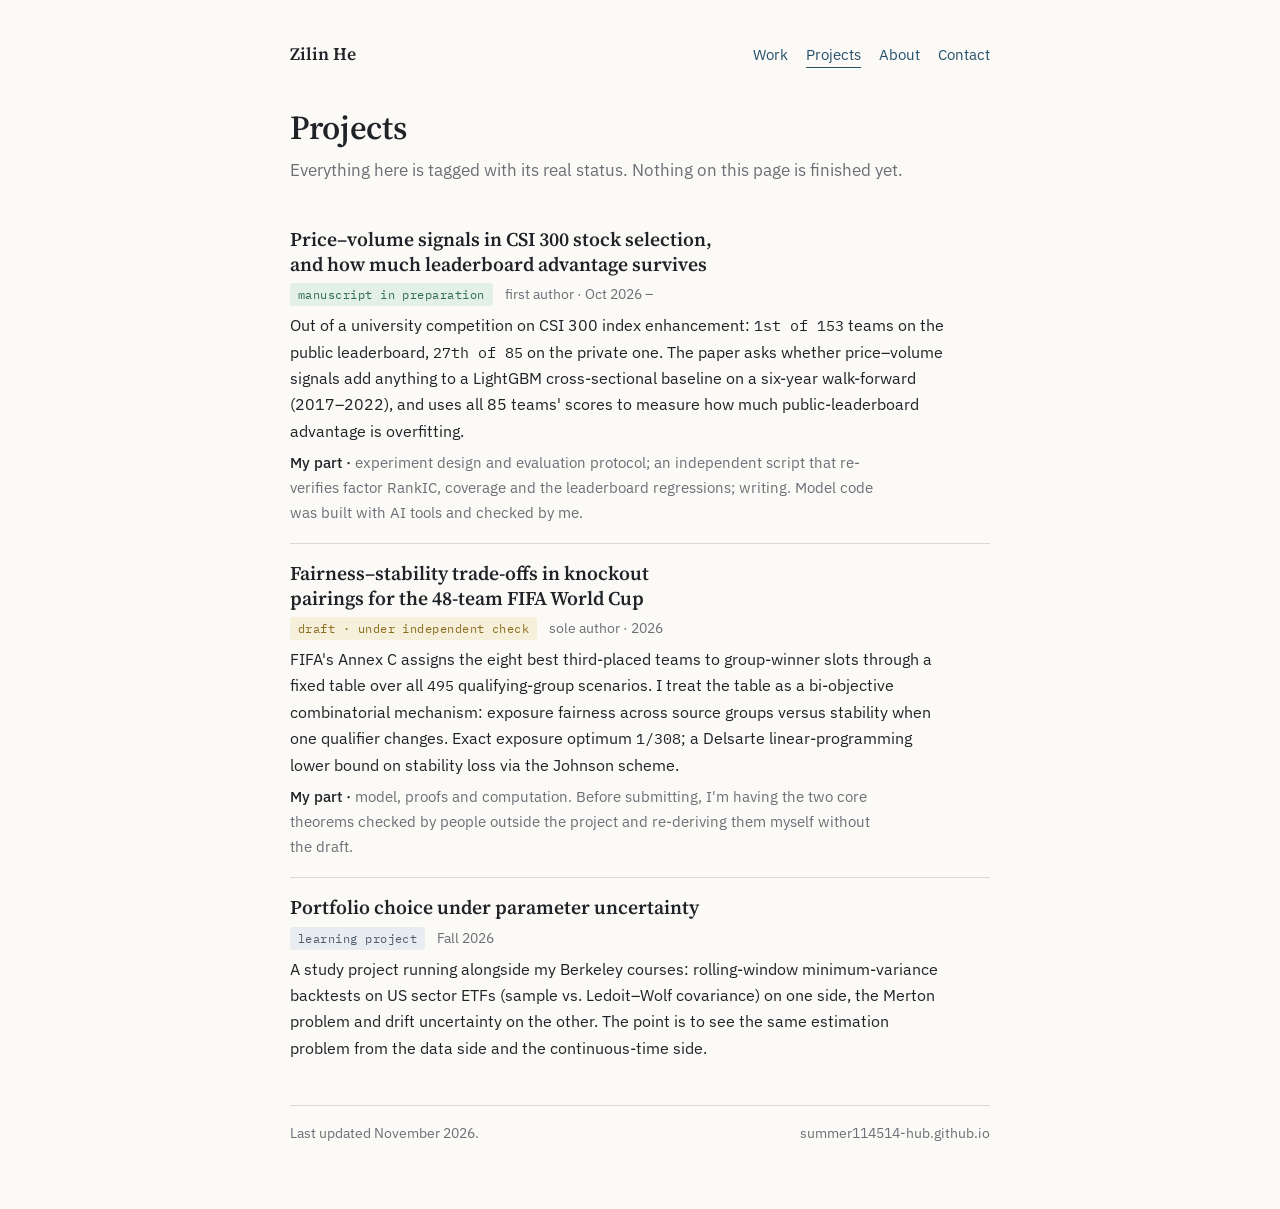
==== projects/index.html @ b40c28ef "Publish personal portfolio with project pages and accurate deployment URLs" ====
<!DOCTYPE html>
<html lang="en">
<head>
<meta charset="utf-8">
<meta name="viewport" content="width=device-width, initial-scale=1">
<title>Projects · Zilin He</title>
<meta name="description" content="Projects by Zilin He, each tagged with its current status.">
<link rel="canonical" href="https://summer114514-hub.github.io/projects/">
<meta property="og:type" content="website"><meta property="og:title" content="Projects · Zilin He"><meta property="og:description" content="Projects by Zilin He, each tagged with its current status."><meta property="og:url" content="https://summer114514-hub.github.io/projects/"><meta property="og:site_name" content="Zilin He">
<meta name="twitter:card" content="summary">
<link rel="icon" href="data:image/svg+xml,%3Csvg xmlns=%22http://www.w3.org/2000/svg%22 viewBox=%220 0 32 32%22%3E%3Crect width=%2232%22 height=%2232%22 rx=%226%22 fill=%22%2327516b%22/%3E%3Ctext x=%2216%22 y=%2222%22 font-family=%22Georgia,serif%22 font-size=%2217%22 font-weight=%22600%22 fill=%22white%22 text-anchor=%22middle%22%3EZH%3C/text%3E%3C/svg%3E">
<link rel="stylesheet" href="https://fonts.googleapis.com/css2?family=Source+Serif+4:opsz,wght@8..60,400;8..60,600&family=IBM+Plex+Sans:wght@400;500;600&family=IBM+Plex+Mono:wght@400;500&display=swap">
<link rel="stylesheet" href="../style.css">

</head>
<body>
<div class="wrap">
<div class="top"><a class="brand" href="../index.html">Zilin He</a><nav><a href="../index.html#work">Work</a><a href="../projects/index.html" aria-current="page">Projects</a><a href="../about.html">About</a><a href="../index.html#contact">Contact</a></nav></div>
<header style="display:grid;gap:10px"><h1>Projects</h1><p class="lede">Everything here is tagged with its real status. Nothing on this page is finished yet.</p></header>
<section><div class="proj">
<h3><a href="../projects/csi300.html">Price–volume signals in CSI 300 stock selection, and how much leaderboard advantage survives</a></h3>
<div class="meta"><span class="tag prep">manuscript in preparation</span><span>first author · Oct 2026 –</span></div>
<p>Out of a university competition on CSI 300 index enhancement: <span class="num">1st of 153</span> teams on the public leaderboard, <span class="num">27th of 85</span> on the private one. The paper asks whether price–volume signals add anything to a LightGBM cross-sectional baseline on a six-year walk-forward (2017–2022), and uses all 85 teams' scores to measure how much public-leaderboard advantage is overfitting.</p><p class="role">experiment design and evaluation protocol; an independent script that re-verifies factor RankIC, coverage and the leaderboard regressions; writing. Model code was built with AI tools and checked by me.</p>
</div><div class="proj">
<h3><a href="../projects/worldcup.html">Fairness–stability trade-offs in knockout pairings for the 48-team FIFA World Cup</a></h3>
<div class="meta"><span class="tag draft">draft · under independent check</span><span>sole author · 2026</span></div>
<p>FIFA's Annex C assigns the eight best third-placed teams to group-winner slots through a fixed table over all <span class="num">495</span> qualifying-group scenarios. I treat the table as a bi-objective combinatorial mechanism: exposure fairness across source groups versus stability when one qualifier changes. Exact exposure optimum <span class="num">1/308</span>; a Delsarte linear-programming lower bound on stability loss via the Johnson scheme.</p><p class="role">model, proofs and computation. Before submitting, I'm having the two core theorems checked by people outside the project and re-deriving them myself without the draft.</p>
</div><div class="proj">
<h3><a href="../projects/portfolio-uncertainty.html">Portfolio choice under parameter uncertainty</a></h3>
<div class="meta"><span class="tag learn">learning project</span><span>Fall 2026</span></div>
<p>A study project running alongside my Berkeley courses: rolling-window minimum-variance backtests on US sector ETFs (sample vs. Ledoit–Wolf covariance) on one side, the Merton problem and drift uncertainty on the other. The point is to see the same estimation problem from the data side and the continuous-time side.</p>
</div></section>
<footer><span>Last updated November 2026.</span><span>summer114514-hub.github.io</span></footer>
</div>

</body>
</html>
---- style.css ----
:root{--bg:#fbfaf7;--fg:#1f2328;--muted:#6b6f76;--rule:#dcd9d2;--accent:#27516b;--accent-soft:#e6eef3;
--t-draft:#8a6d1f;--t-draft-bg:#f6efd9;--t-prep:#2f6b4f;--t-prep-bg:#e3f0e8;--t-learn:#4f5b6b;--t-learn-bg:#e9ecf0;
--display:"Source Serif 4",Georgia,"Times New Roman",serif;--body:"IBM Plex Sans","Helvetica Neue",Arial,sans-serif;--mono:"IBM Plex Mono",Menlo,Consolas,monospace}
@media(prefers-color-scheme:dark){:root:not([data-theme=light]){--bg:#15181c;--fg:#e6e4df;--muted:#9a9ea6;--rule:#2d3238;--accent:#8db4cc;--accent-soft:#1f2b34;
--t-draft:#e0c070;--t-draft-bg:#3a3118;--t-prep:#8fd1ad;--t-prep-bg:#1b3326;--t-learn:#b7bfca;--t-learn-bg:#262b32;color-scheme:dark}}
:root[data-theme=dark]{--bg:#15181c;--fg:#e6e4df;--muted:#9a9ea6;--rule:#2d3238;--accent:#8db4cc;--accent-soft:#1f2b34;
--t-draft:#e0c070;--t-draft-bg:#3a3118;--t-prep:#8fd1ad;--t-prep-bg:#1b3326;--t-learn:#b7bfca;--t-learn-bg:#262b32;color-scheme:dark}
*{box-sizing:border-box}html{color-scheme:light dark}
body{margin:0;background:var(--bg);color:var(--fg);font-family:var(--body);font-size:16px;line-height:1.65;
padding:40px max(16px,env(safe-area-inset-right)) 64px max(16px,env(safe-area-inset-left))}
.wrap{max-width:700px;margin:0 auto;display:grid;gap:40px}
.top{display:flex;justify-content:space-between;align-items:baseline;flex-wrap:wrap;gap:8px 20px;font-size:.92rem}
.top .brand{font-family:var(--display);font-weight:600;font-size:1.1rem;color:var(--fg);text-decoration:none}
nav{display:flex;flex-wrap:wrap;gap:6px 18px}
nav a,.back{color:var(--accent);text-decoration:none;border-bottom:1px solid transparent}
nav a:hover,nav a[aria-current],.back:hover{border-bottom-color:var(--accent)}
h1{font-family:var(--display);font-weight:600;font-size:2.1rem;line-height:1.12;margin:0;letter-spacing:-.01em;text-wrap:balance}
.lede{font-size:1.05rem;color:var(--muted);margin:0;max-width:62ch}.lede b{color:var(--fg);font-weight:500}
section{display:grid;gap:14px}
h2{font-family:var(--body);font-size:.78rem;font-weight:600;letter-spacing:.12em;text-transform:uppercase;color:var(--muted);margin:0;padding-bottom:8px;border-bottom:1px solid var(--rule)}
h3{font-family:var(--display);font-weight:600;font-size:1.22rem;line-height:1.25;margin:0;text-wrap:balance}
h3 a{color:inherit;text-decoration:none}h3 a:hover{color:var(--accent)}
p{margin:0;max-width:66ch}ul{margin:0;padding-left:20px;max-width:66ch}li+li{margin-top:4px}
.proj{display:grid;gap:6px;padding-block:4px}.proj+.proj{border-top:1px solid var(--rule);padding-top:18px}
.meta{display:flex;flex-wrap:wrap;align-items:center;gap:8px 12px;font-size:.85rem;color:var(--muted)}
.tag{font-family:var(--mono);font-size:.72rem;letter-spacing:.04em;padding:2px 8px;border-radius:3px}
.tag.draft{color:var(--t-draft);background:var(--t-draft-bg)}.tag.prep{color:var(--t-prep);background:var(--t-prep-bg)}.tag.learn{color:var(--t-learn);background:var(--t-learn-bg)}
.role{color:var(--muted);font-size:.95rem}.role::before{content:"My part · ";color:var(--fg);font-weight:500}
.num{font-family:var(--mono);font-variant-numeric:tabular-nums;font-size:.95em}
dl{display:grid;grid-template-columns:max-content 1fr;gap:8px 20px;margin:0}dt{color:var(--muted);font-size:.9rem;padding-top:2px}dd{margin:0}
.contact{display:flex;flex-wrap:wrap;align-items:center;gap:10px}.email{font-family:var(--mono);font-size:.95rem;user-select:all}
button{font:inherit;font-size:.85rem;color:var(--accent);background:var(--accent-soft);border:0;border-radius:4px;padding:4px 10px;cursor:pointer}
footer{font-size:.85rem;color:var(--muted);border-top:1px solid var(--rule);padding-top:16px;display:flex;justify-content:space-between;flex-wrap:wrap;gap:6px 16px}
.article{display:grid;gap:28px}.article h2{text-transform:none;letter-spacing:0;font-family:var(--display);font-size:1.25rem;color:var(--fg);border:0;padding:0}
.article section{gap:10px}.kv{display:grid;grid-template-columns:max-content 1fr;gap:6px 18px;font-size:.95rem}.kv dt{padding-top:0}
.prevnext{display:flex;justify-content:space-between;gap:16px;font-size:.92rem}.prevnext a{color:var(--accent);text-decoration:none}
.note{border-left:3px solid var(--rule);padding-left:14px;color:var(--muted);font-size:.95rem}
@media(max-width:480px){dl,.kv{grid-template-columns:1fr;gap:2px 0}dt{padding-top:10px}h1{font-size:1.8rem}}
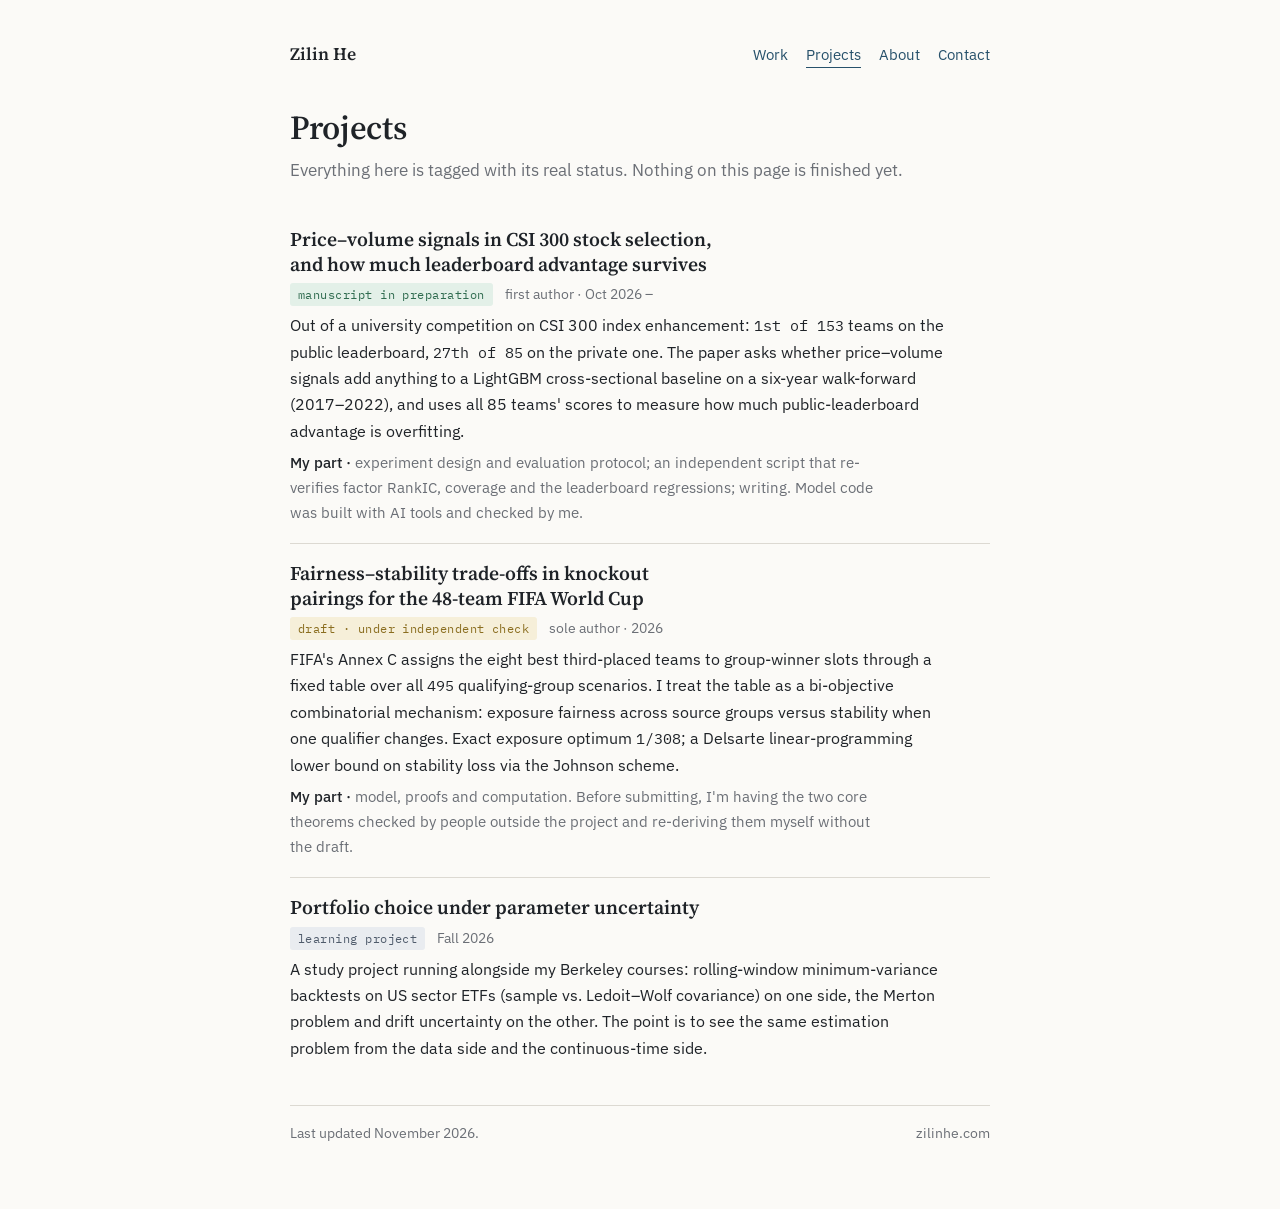
==== commit e5a91ba2: "Bind zilinhe.com and update canonical site metadata" ====
--- a/projects/index.html
+++ b/projects/index.html
@@ -5,8 +5,8 @@
 <meta name="viewport" content="width=device-width, initial-scale=1">
 <title>Projects · Zilin He</title>
 <meta name="description" content="Projects by Zilin He, each tagged with its current status.">
-<link rel="canonical" href="https://summer114514-hub.github.io/projects/">
-<meta property="og:type" content="website"><meta property="og:title" content="Projects · Zilin He"><meta property="og:description" content="Projects by Zilin He, each tagged with its current status."><meta property="og:url" content="https://summer114514-hub.github.io/projects/"><meta property="og:site_name" content="Zilin He">
+<link rel="canonical" href="https://zilinhe.com/projects/">
+<meta property="og:type" content="website"><meta property="og:title" content="Projects · Zilin He"><meta property="og:description" content="Projects by Zilin He, each tagged with its current status."><meta property="og:url" content="https://zilinhe.com/projects/"><meta property="og:site_name" content="Zilin He">
 <meta name="twitter:card" content="summary">
 <link rel="icon" href="data:image/svg+xml,%3Csvg xmlns=%22http://www.w3.org/2000/svg%22 viewBox=%220 0 32 32%22%3E%3Crect width=%2232%22 height=%2232%22 rx=%226%22 fill=%22%2327516b%22/%3E%3Ctext x=%2216%22 y=%2222%22 font-family=%22Georgia,serif%22 font-size=%2217%22 font-weight=%22600%22 fill=%22white%22 text-anchor=%22middle%22%3EZH%3C/text%3E%3C/svg%3E">
 <link rel="stylesheet" href="https://fonts.googleapis.com/css2?family=Source+Serif+4:opsz,wght@8..60,400;8..60,600&family=IBM+Plex+Sans:wght@400;500;600&family=IBM+Plex+Mono:wght@400;500&display=swap">
@@ -30,7 +30,7 @@
 <div class="meta"><span class="tag learn">learning project</span><span>Fall 2026</span></div>
 <p>A study project running alongside my Berkeley courses: rolling-window minimum-variance backtests on US sector ETFs (sample vs. Ledoit–Wolf covariance) on one side, the Merton problem and drift uncertainty on the other. The point is to see the same estimation problem from the data side and the continuous-time side.</p>
 </div></section>
-<footer><span>Last updated November 2026.</span><span>summer114514-hub.github.io</span></footer>
+<footer><span>Last updated November 2026.</span><span>zilinhe.com</span></footer>
 </div>
 
 </body>
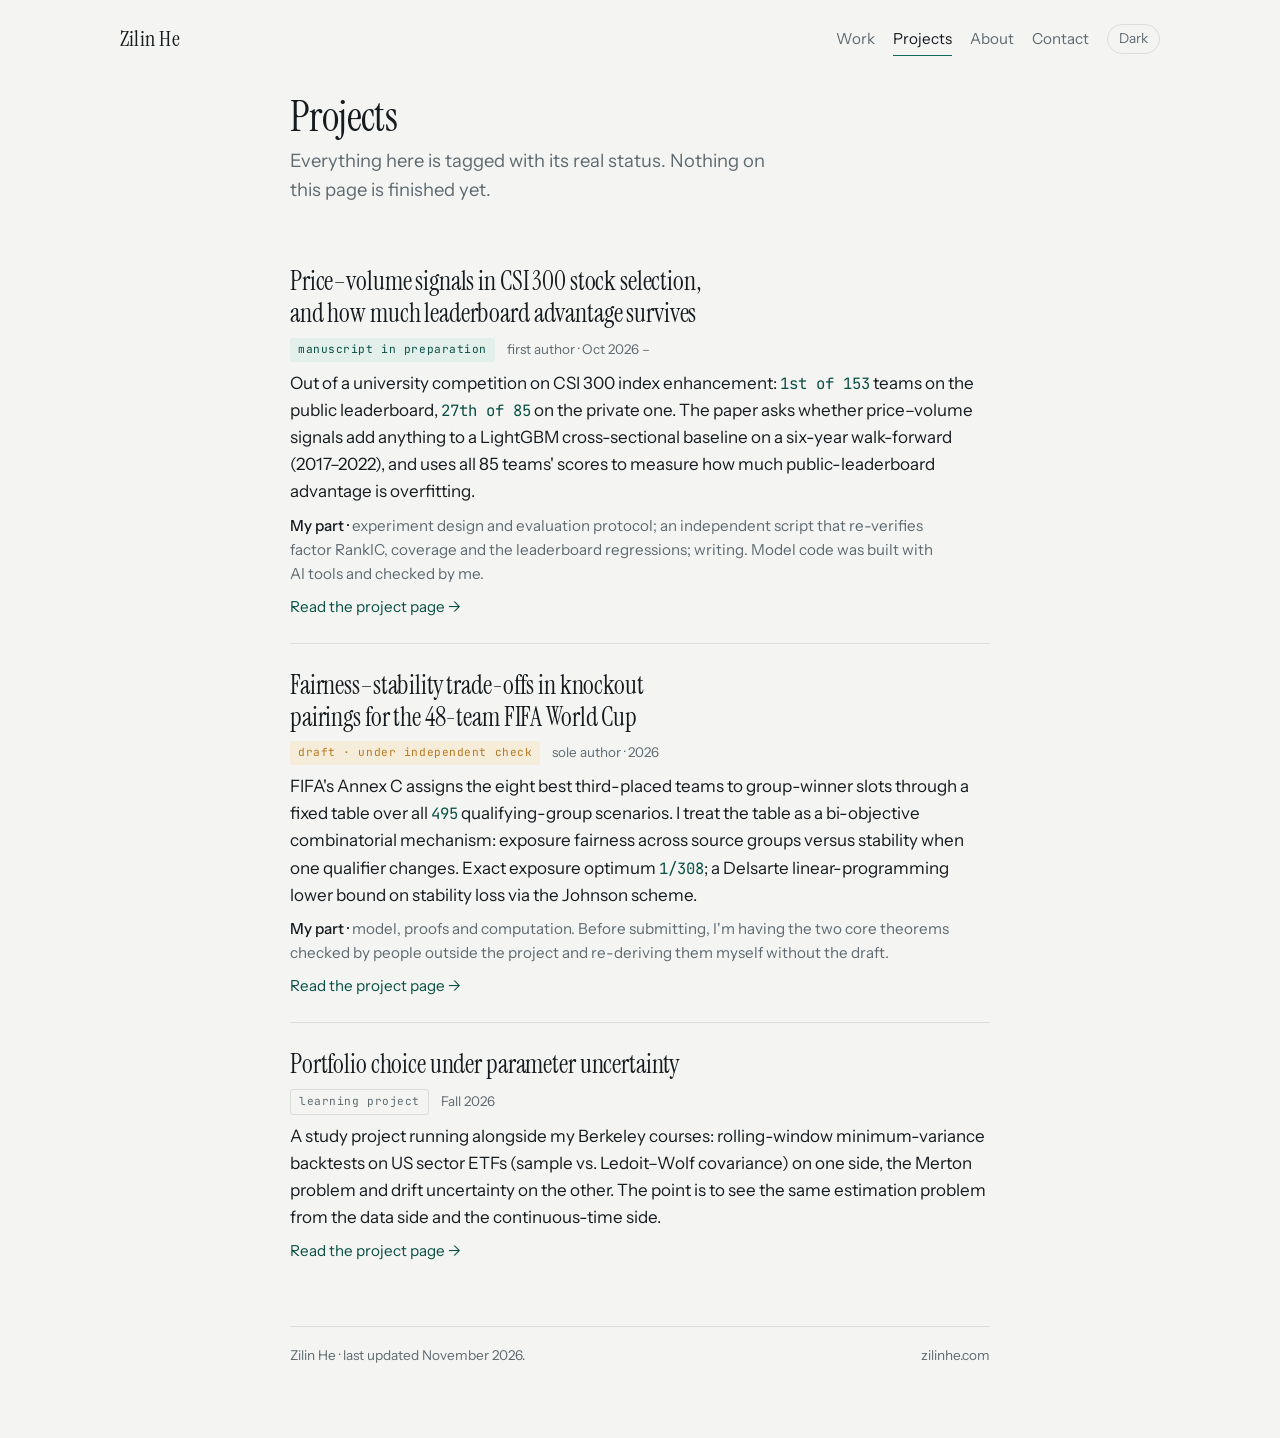
==== commit 0aa47922: "Update portfolio design from zilinhe-site_1.zip" ====
--- a/projects/index.html
+++ b/projects/index.html
@@ -8,30 +8,36 @@
 <link rel="canonical" href="https://zilinhe.com/projects/">
 <meta property="og:type" content="website"><meta property="og:title" content="Projects · Zilin He"><meta property="og:description" content="Projects by Zilin He, each tagged with its current status."><meta property="og:url" content="https://zilinhe.com/projects/"><meta property="og:site_name" content="Zilin He">
 <meta name="twitter:card" content="summary">
-<link rel="icon" href="data:image/svg+xml,%3Csvg xmlns=%22http://www.w3.org/2000/svg%22 viewBox=%220 0 32 32%22%3E%3Crect width=%2232%22 height=%2232%22 rx=%226%22 fill=%22%2327516b%22/%3E%3Ctext x=%2216%22 y=%2222%22 font-family=%22Georgia,serif%22 font-size=%2217%22 font-weight=%22600%22 fill=%22white%22 text-anchor=%22middle%22%3EZH%3C/text%3E%3C/svg%3E">
-<link rel="stylesheet" href="https://fonts.googleapis.com/css2?family=Source+Serif+4:opsz,wght@8..60,400;8..60,600&family=IBM+Plex+Sans:wght@400;500;600&family=IBM+Plex+Mono:wght@400;500&display=swap">
+<link rel="icon" href="data:image/svg+xml,%3Csvg xmlns=%22http://www.w3.org/2000/svg%22 viewBox=%220 0 32 32%22%3E%3Crect width=%2232%22 height=%2232%22 rx=%226%22 fill=%22%230f6b5a%22/%3E%3Ctext x=%2216%22 y=%2222%22 font-family=%22Georgia,serif%22 font-size=%2217%22 font-weight=%22600%22 fill=%22white%22 text-anchor=%22middle%22%3EZH%3C/text%3E%3C/svg%3E">
+<link rel="stylesheet" href="https://fonts.googleapis.com/css2?family=Instrument+Serif:ital@0;1&family=Instrument+Sans:wght@400;500;600&family=JetBrains+Mono:wght@400;500&display=swap">
 <link rel="stylesheet" href="../style.css">
 
 </head>
 <body>
+<div class="top"><a class="brand" href="../index.html">Zilin He</a><nav><a href="../index.html#work">Work</a><a href="../projects/index.html" aria-current="page">Projects</a><a href="../about.html">About</a><a href="../index.html#contact">Contact</a><button type="button" id="theme" aria-label="Toggle color theme">Theme</button></nav></div>
+
 <div class="wrap">
-<div class="top"><a class="brand" href="../index.html">Zilin He</a><nav><a href="../index.html#work">Work</a><a href="../projects/index.html" aria-current="page">Projects</a><a href="../about.html">About</a><a href="../index.html#contact">Contact</a></nav></div>
-<header style="display:grid;gap:10px"><h1>Projects</h1><p class="lede">Everything here is tagged with its real status. Nothing on this page is finished yet.</p></header>
+<header style="display:grid;gap:10px"><h1 style="font-size:2.6rem">Projects</h1><p class="lede">Everything here is tagged with its real status. Nothing on this page is finished yet.</p></header>
 <section><div class="proj">
 <h3><a href="../projects/csi300.html">Price–volume signals in CSI 300 stock selection, and how much leaderboard advantage survives</a></h3>
 <div class="meta"><span class="tag prep">manuscript in preparation</span><span>first author · Oct 2026 –</span></div>
 <p>Out of a university competition on CSI 300 index enhancement: <span class="num">1st of 153</span> teams on the public leaderboard, <span class="num">27th of 85</span> on the private one. The paper asks whether price–volume signals add anything to a LightGBM cross-sectional baseline on a six-year walk-forward (2017–2022), and uses all 85 teams' scores to measure how much public-leaderboard advantage is overfitting.</p><p class="role">experiment design and evaluation protocol; an independent script that re-verifies factor RankIC, coverage and the leaderboard regressions; writing. Model code was built with AI tools and checked by me.</p>
+<a class="more" href="../projects/csi300.html">Read the project page</a>
 </div><div class="proj">
 <h3><a href="../projects/worldcup.html">Fairness–stability trade-offs in knockout pairings for the 48-team FIFA World Cup</a></h3>
 <div class="meta"><span class="tag draft">draft · under independent check</span><span>sole author · 2026</span></div>
 <p>FIFA's Annex C assigns the eight best third-placed teams to group-winner slots through a fixed table over all <span class="num">495</span> qualifying-group scenarios. I treat the table as a bi-objective combinatorial mechanism: exposure fairness across source groups versus stability when one qualifier changes. Exact exposure optimum <span class="num">1/308</span>; a Delsarte linear-programming lower bound on stability loss via the Johnson scheme.</p><p class="role">model, proofs and computation. Before submitting, I'm having the two core theorems checked by people outside the project and re-deriving them myself without the draft.</p>
+<a class="more" href="../projects/worldcup.html">Read the project page</a>
 </div><div class="proj">
 <h3><a href="../projects/portfolio-uncertainty.html">Portfolio choice under parameter uncertainty</a></h3>
 <div class="meta"><span class="tag learn">learning project</span><span>Fall 2026</span></div>
 <p>A study project running alongside my Berkeley courses: rolling-window minimum-variance backtests on US sector ETFs (sample vs. Ledoit–Wolf covariance) on one side, the Merton problem and drift uncertainty on the other. The point is to see the same estimation problem from the data side and the continuous-time side.</p>
+<a class="more" href="../projects/portfolio-uncertainty.html">Read the project page</a>
 </div></section>
-<footer><span>Last updated November 2026.</span><span>zilinhe.com</span></footer>
 </div>
-
+<footer><span>Zilin He · last updated November 2026.</span><span>zilinhe.com</span></footer>
+<script>(function(){var r=document.documentElement,b=document.getElementById('theme');try{var t=localStorage.getItem('theme');if(t)r.setAttribute('data-theme',t)}catch(e){}
+function lab(){var cur=r.getAttribute('data-theme')||'auto';b.textContent=cur==='dark'?'Light':cur==='light'?'Dark':(matchMedia('(prefers-color-scheme:dark)').matches?'Light':'Dark')}
+if(b){lab();b.addEventListener('click',function(){var cur=r.getAttribute('data-theme');var next=cur?(cur==='dark'?'light':'dark'):(matchMedia('(prefers-color-scheme:dark)').matches?'light':'dark');r.setAttribute('data-theme',next);try{localStorage.setItem('theme',next)}catch(e){}lab()})}})();</script>
 </body>
 </html>
--- a/style.css
+++ b/style.css
@@ -1,38 +1,59 @@
-:root{--bg:#fbfaf7;--fg:#1f2328;--muted:#6b6f76;--rule:#dcd9d2;--accent:#27516b;--accent-soft:#e6eef3;
---t-draft:#8a6d1f;--t-draft-bg:#f6efd9;--t-prep:#2f6b4f;--t-prep-bg:#e3f0e8;--t-learn:#4f5b6b;--t-learn-bg:#e9ecf0;
---display:"Source Serif 4",Georgia,"Times New Roman",serif;--body:"IBM Plex Sans","Helvetica Neue",Arial,sans-serif;--mono:"IBM Plex Mono",Menlo,Consolas,monospace}
-@media(prefers-color-scheme:dark){:root:not([data-theme=light]){--bg:#15181c;--fg:#e6e4df;--muted:#9a9ea6;--rule:#2d3238;--accent:#8db4cc;--accent-soft:#1f2b34;
---t-draft:#e0c070;--t-draft-bg:#3a3118;--t-prep:#8fd1ad;--t-prep-bg:#1b3326;--t-learn:#b7bfca;--t-learn-bg:#262b32;color-scheme:dark}}
-:root[data-theme=dark]{--bg:#15181c;--fg:#e6e4df;--muted:#9a9ea6;--rule:#2d3238;--accent:#8db4cc;--accent-soft:#1f2b34;
---t-draft:#e0c070;--t-draft-bg:#3a3118;--t-prep:#8fd1ad;--t-prep-bg:#1b3326;--t-learn:#b7bfca;--t-learn-bg:#262b32;color-scheme:dark}
-*{box-sizing:border-box}html{color-scheme:light dark}
-body{margin:0;background:var(--bg);color:var(--fg);font-family:var(--body);font-size:16px;line-height:1.65;
-padding:40px max(16px,env(safe-area-inset-right)) 64px max(16px,env(safe-area-inset-left))}
-.wrap{max-width:700px;margin:0 auto;display:grid;gap:40px}
-.top{display:flex;justify-content:space-between;align-items:baseline;flex-wrap:wrap;gap:8px 20px;font-size:.92rem}
-.top .brand{font-family:var(--display);font-weight:600;font-size:1.1rem;color:var(--fg);text-decoration:none}
-nav{display:flex;flex-wrap:wrap;gap:6px 18px}
-nav a,.back{color:var(--accent);text-decoration:none;border-bottom:1px solid transparent}
-nav a:hover,nav a[aria-current],.back:hover{border-bottom-color:var(--accent)}
-h1{font-family:var(--display);font-weight:600;font-size:2.1rem;line-height:1.12;margin:0;letter-spacing:-.01em;text-wrap:balance}
-.lede{font-size:1.05rem;color:var(--muted);margin:0;max-width:62ch}.lede b{color:var(--fg);font-weight:500}
-section{display:grid;gap:14px}
-h2{font-family:var(--body);font-size:.78rem;font-weight:600;letter-spacing:.12em;text-transform:uppercase;color:var(--muted);margin:0;padding-bottom:8px;border-bottom:1px solid var(--rule)}
-h3{font-family:var(--display);font-weight:600;font-size:1.22rem;line-height:1.25;margin:0;text-wrap:balance}
-h3 a{color:inherit;text-decoration:none}h3 a:hover{color:var(--accent)}
-p{margin:0;max-width:66ch}ul{margin:0;padding-left:20px;max-width:66ch}li+li{margin-top:4px}
-.proj{display:grid;gap:6px;padding-block:4px}.proj+.proj{border-top:1px solid var(--rule);padding-top:18px}
-.meta{display:flex;flex-wrap:wrap;align-items:center;gap:8px 12px;font-size:.85rem;color:var(--muted)}
-.tag{font-family:var(--mono);font-size:.72rem;letter-spacing:.04em;padding:2px 8px;border-radius:3px}
-.tag.draft{color:var(--t-draft);background:var(--t-draft-bg)}.tag.prep{color:var(--t-prep);background:var(--t-prep-bg)}.tag.learn{color:var(--t-learn);background:var(--t-learn-bg)}
+/* Layout: a wide, asymmetric opener (name + a live estimation-error sketch), then one 700px reading column. Quiet surfaces, one green accent, numbers always tabular. */
+:root{--bg:#f4f5f3;--surface:#fbfbfa;--fg:#161b1f;--muted:#5f6a70;--faint:#8a949a;--rule:#d9dedb;--rule-strong:#b9c2bd;
+--accent:#0f6b5a;--accent-ink:#0a4f43;--accent-soft:#e2efea;--signal:#b7791f;--signal-soft:#f5ecd9;--band:rgba(15,107,90,.12);
+--display:"Instrument Serif","Iowan Old Style",Georgia,serif;--body:"Instrument Sans","Helvetica Neue",Arial,sans-serif;--mono:"JetBrains Mono",ui-monospace,Menlo,Consolas,monospace}
+@media(prefers-color-scheme:dark){:root:not([data-theme=light]){--bg:#0f1316;--surface:#151b1f;--fg:#e7eae8;--muted:#9aa5a9;--faint:#6e7a7f;--rule:#263036;--rule-strong:#3a4850;
+--accent:#5fc9ad;--accent-ink:#8fdcc6;--accent-soft:#16302a;--signal:#e0b35a;--signal-soft:#332a14;--band:rgba(95,201,173,.16);color-scheme:dark}}
+:root[data-theme=dark]{--bg:#0f1316;--surface:#151b1f;--fg:#e7eae8;--muted:#9aa5a9;--faint:#6e7a7f;--rule:#263036;--rule-strong:#3a4850;
+--accent:#5fc9ad;--accent-ink:#8fdcc6;--accent-soft:#16302a;--signal:#e0b35a;--signal-soft:#332a14;--band:rgba(95,201,173,.16);color-scheme:dark}
+@view-transition{navigation:auto}
+*{box-sizing:border-box}html{color-scheme:light dark;scroll-behavior:smooth}
+body{margin:0;background:var(--bg);color:var(--fg);font-family:var(--body);font-size:17px;line-height:1.6;
+padding-block:0 72px;padding-left:max(16px,env(safe-area-inset-left,0px));padding-right:max(16px,env(safe-area-inset-right,0px))}
+a{color:var(--accent-ink);text-decoration:none}a:hover{text-decoration:underline;text-underline-offset:3px}
+.top{max-width:1040px;margin:0 auto;display:flex;justify-content:space-between;align-items:center;gap:12px 24px;padding-block:22px 0;font-size:.95rem}
+.brand{font-family:var(--display);font-size:1.35rem;color:var(--fg);letter-spacing:.01em;white-space:nowrap}.brand:hover{text-decoration:none}
+nav{display:flex;align-items:center;gap:4px 18px;flex-wrap:wrap;justify-content:flex-end}
+nav a{color:var(--muted);padding-block:4px;border-bottom:1.5px solid transparent}nav a:hover{text-decoration:none;color:var(--fg)}
+nav a[aria-current]{color:var(--fg);border-bottom-color:var(--accent)}
+#theme{font:inherit;font-size:.85rem;color:var(--muted);background:transparent;border:1px solid var(--rule);border-radius:999px;padding:3px 11px;cursor:pointer}
+#theme:hover{color:var(--fg);border-color:var(--rule-strong)}
+.wrap{max-width:700px;margin:0 auto;display:grid;gap:56px;padding-top:40px}
+.hero{max-width:1040px;margin:0 auto;display:grid;grid-template-columns:minmax(0,1.1fr) minmax(0,.9fr);gap:32px 56px;align-items:end;padding-block:72px 48px}
+.hero-text{display:grid;gap:18px}
+.eyebrow{font-family:var(--mono);font-size:.74rem;letter-spacing:.1em;text-transform:uppercase;color:var(--muted)}
+h1{font-family:var(--display);font-weight:400;font-size:clamp(2.6rem,6vw,4.4rem);line-height:.98;margin:0;letter-spacing:-.015em;text-wrap:balance}
+.lede{font-size:1.15rem;line-height:1.55;color:var(--muted);margin:0;max-width:40ch}.lede b{color:var(--fg);font-weight:500}
+.hero-actions{display:flex;flex-wrap:wrap;gap:10px 18px;align-items:center;font-size:.95rem}
+.btn{display:inline-block;padding:9px 16px;border-radius:6px;background:var(--fg);color:var(--bg);font-weight:500}.btn:hover{text-decoration:none;opacity:.9}
+.hero-actions a:not(.btn)::after{content:" →"}
+.sketch{display:grid;gap:10px;min-width:0}
+.sketch canvas{width:100%;height:auto;max-width:100%;display:block;border-radius:4px;background:var(--surface);border:1px solid var(--rule)}
+.sketch figcaption{font-size:.84rem;color:var(--muted);line-height:1.5}.sketch figcaption .f{font-family:var(--mono);font-size:.9em;color:var(--fg)}
+section{display:grid;gap:18px}
+h2{font-family:var(--mono);font-size:.74rem;font-weight:500;letter-spacing:.12em;text-transform:uppercase;color:var(--muted);margin:0;padding-bottom:10px;border-bottom:1px solid var(--rule)}
+h3{font-family:var(--display);font-weight:400;font-size:1.65rem;line-height:1.2;margin:0;text-wrap:balance;letter-spacing:-.005em}
+h3 a{color:inherit}h3 a:hover{color:var(--accent-ink);text-decoration:none}
+p{margin:0;max-width:66ch}ul{margin:0;padding-left:20px;max-width:66ch}li+li{margin-top:5px}
+.proj{display:grid;gap:8px;padding-block:6px}.proj+.proj{border-top:1px solid var(--rule);padding-top:26px}
+.meta{display:flex;flex-wrap:wrap;align-items:center;gap:8px 12px;font-size:.84rem;color:var(--muted)}
+.tag{font-family:var(--mono);font-size:.7rem;letter-spacing:.05em;padding:3px 8px;border-radius:3px;background:var(--accent-soft);color:var(--accent-ink)}
+.tag.draft{background:var(--signal-soft);color:var(--signal)}.tag.learn{background:transparent;color:var(--muted);border:1px solid var(--rule)}
 .role{color:var(--muted);font-size:.95rem}.role::before{content:"My part · ";color:var(--fg);font-weight:500}
-.num{font-family:var(--mono);font-variant-numeric:tabular-nums;font-size:.95em}
-dl{display:grid;grid-template-columns:max-content 1fr;gap:8px 20px;margin:0}dt{color:var(--muted);font-size:.9rem;padding-top:2px}dd{margin:0}
+.num{font-family:var(--mono);font-variant-numeric:tabular-nums;font-size:.92em;color:var(--accent-ink)}
+.more{font-size:.95rem}.more::after{content:" →"}
+dl{display:grid;grid-template-columns:max-content 1fr;gap:10px 24px;margin:0}dt{color:var(--muted);font-size:.9rem;padding-top:2px}dd{margin:0}
 .contact{display:flex;flex-wrap:wrap;align-items:center;gap:10px}.email{font-family:var(--mono);font-size:.95rem;user-select:all}
-button{font:inherit;font-size:.85rem;color:var(--accent);background:var(--accent-soft);border:0;border-radius:4px;padding:4px 10px;cursor:pointer}
-footer{font-size:.85rem;color:var(--muted);border-top:1px solid var(--rule);padding-top:16px;display:flex;justify-content:space-between;flex-wrap:wrap;gap:6px 16px}
-.article{display:grid;gap:28px}.article h2{text-transform:none;letter-spacing:0;font-family:var(--display);font-size:1.25rem;color:var(--fg);border:0;padding:0}
-.article section{gap:10px}.kv{display:grid;grid-template-columns:max-content 1fr;gap:6px 18px;font-size:.95rem}.kv dt{padding-top:0}
-.prevnext{display:flex;justify-content:space-between;gap:16px;font-size:.92rem}.prevnext a{color:var(--accent);text-decoration:none}
-.note{border-left:3px solid var(--rule);padding-left:14px;color:var(--muted);font-size:.95rem}
-@media(max-width:480px){dl,.kv{grid-template-columns:1fr;gap:2px 0}dt{padding-top:10px}h1{font-size:1.8rem}}
+button.copy{font:inherit;font-size:.85rem;color:var(--accent-ink);background:var(--accent-soft);border:0;border-radius:4px;padding:5px 11px;cursor:pointer}
+button:focus-visible,a:focus-visible{outline:2px solid var(--accent);outline-offset:3px}
+footer{max-width:700px;margin:56px auto 0;font-size:.85rem;color:var(--muted);border-top:1px solid var(--rule);padding-top:18px;display:flex;justify-content:space-between;flex-wrap:wrap;gap:6px 16px}
+.article{display:grid;gap:30px}.article h2{text-transform:none;letter-spacing:0;font-family:var(--display);font-weight:400;font-size:1.5rem;color:var(--fg);border:0;padding:0}
+.article section{gap:10px}
+.facts{display:grid;grid-template-columns:repeat(auto-fit,minmax(150px,1fr));gap:0;border-block:1px solid var(--rule);margin-block:4px}
+.facts div{padding:14px 18px 14px 0;display:grid;gap:2px}.facts div+div{padding-left:18px;border-left:1px solid var(--rule)}
+.facts .v{font-family:var(--mono);font-size:1.15rem;color:var(--fg);font-variant-numeric:tabular-nums;line-height:1.2}.facts .k{font-size:.8rem;color:var(--muted)}
+.back{font-size:.92rem;color:var(--muted)}.back:hover{color:var(--fg);text-decoration:none}
+.prevnext{display:flex;justify-content:space-between;gap:16px;font-size:.92rem;border-top:1px solid var(--rule);padding-top:18px}
+@media(max-width:820px){.hero{grid-template-columns:1fr;padding-block:40px 24px;gap:28px}}
+@media(max-width:480px){dl{grid-template-columns:1fr;gap:2px 0}dt{padding-top:10px}body{font-size:16px}.top{padding-top:16px}.facts div+div{border-left:0;padding-left:0;border-top:1px solid var(--rule)}.facts{grid-template-columns:1fr}}
+@media(prefers-reduced-motion:reduce){html{scroll-behavior:auto}@view-transition{navigation:none}}
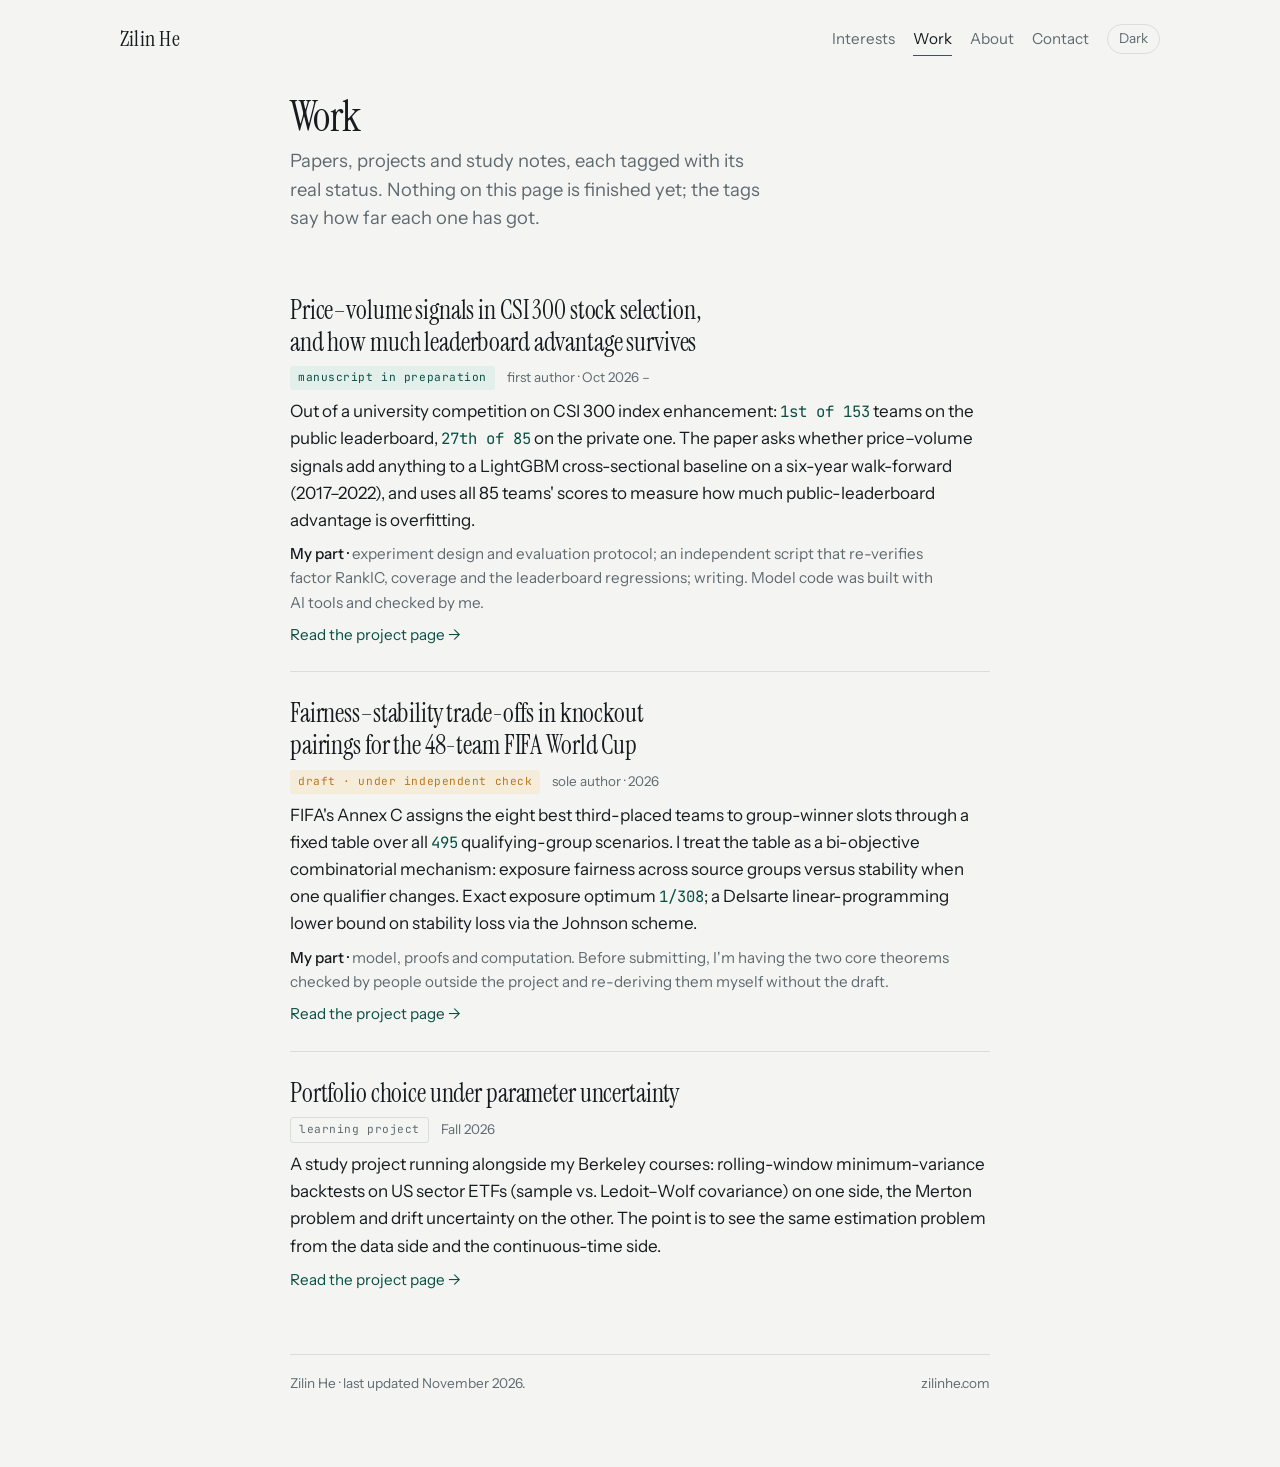
==== commit ef14269e: "Update research interests and portfolio from zilinhe-site_3.zip" ====
--- a/projects/index.html
+++ b/projects/index.html
@@ -3,21 +3,21 @@
 <head>
 <meta charset="utf-8">
 <meta name="viewport" content="width=device-width, initial-scale=1">
-<title>Projects · Zilin He</title>
+<title>Work · Zilin He</title>
 <meta name="description" content="Projects by Zilin He, each tagged with its current status.">
 <link rel="canonical" href="https://zilinhe.com/projects/">
-<meta property="og:type" content="website"><meta property="og:title" content="Projects · Zilin He"><meta property="og:description" content="Projects by Zilin He, each tagged with its current status."><meta property="og:url" content="https://zilinhe.com/projects/"><meta property="og:site_name" content="Zilin He">
+<meta property="og:type" content="website"><meta property="og:title" content="Work · Zilin He"><meta property="og:description" content="Projects by Zilin He, each tagged with its current status."><meta property="og:url" content="https://zilinhe.com/projects/"><meta property="og:site_name" content="Zilin He">
 <meta name="twitter:card" content="summary">
 <link rel="icon" href="data:image/svg+xml,%3Csvg xmlns=%22http://www.w3.org/2000/svg%22 viewBox=%220 0 32 32%22%3E%3Crect width=%2232%22 height=%2232%22 rx=%226%22 fill=%22%230f6b5a%22/%3E%3Ctext x=%2216%22 y=%2222%22 font-family=%22Georgia,serif%22 font-size=%2217%22 font-weight=%22600%22 fill=%22white%22 text-anchor=%22middle%22%3EZH%3C/text%3E%3C/svg%3E">
 <link rel="stylesheet" href="https://fonts.googleapis.com/css2?family=Instrument+Serif:ital@0;1&family=Instrument+Sans:wght@400;500;600&family=JetBrains+Mono:wght@400;500&display=swap">
-<link rel="stylesheet" href="../style.css">
+<link rel="stylesheet" href="../style.css?v=3b06a5097f8a">
 
 </head>
 <body>
-<div class="top"><a class="brand" href="../index.html">Zilin He</a><nav><a href="../index.html#work">Work</a><a href="../projects/index.html" aria-current="page">Projects</a><a href="../about.html">About</a><a href="../index.html#contact">Contact</a><button type="button" id="theme" aria-label="Toggle color theme">Theme</button></nav></div>
+<div class="top"><a class="brand" href="../index.html">Zilin He</a><nav><a href="../index.html#interests">Interests</a><a href="../projects/index.html" aria-current="page">Work</a><a href="../about.html">About</a><a href="../index.html#contact">Contact</a><button type="button" id="theme" aria-label="Toggle color theme">Theme</button></nav></div>
 
 <div class="wrap">
-<header style="display:grid;gap:10px"><h1 style="font-size:2.6rem">Projects</h1><p class="lede">Everything here is tagged with its real status. Nothing on this page is finished yet.</p></header>
+<header style="display:grid;gap:10px"><h1 style="font-size:2.6rem">Work</h1><p class="lede">Papers, projects and study notes, each tagged with its real status. Nothing on this page is finished yet; the tags say how far each one has got.</p></header>
 <section><div class="proj">
 <h3><a href="../projects/csi300.html">Price–volume signals in CSI 300 stock selection, and how much leaderboard advantage survives</a></h3>
 <div class="meta"><span class="tag prep">manuscript in preparation</span><span>first author · Oct 2026 –</span></div>
--- a/style.css
+++ b/style.css
@@ -54,6 +54,21 @@
 .facts .v{font-family:var(--mono);font-size:1.15rem;color:var(--fg);font-variant-numeric:tabular-nums;line-height:1.2}.facts .k{font-size:.8rem;color:var(--muted)}
 .back{font-size:.92rem;color:var(--muted)}.back:hover{color:var(--fg);text-decoration:none}
 .prevnext{display:flex;justify-content:space-between;gap:16px;font-size:.92rem;border-top:1px solid var(--rule);padding-top:18px}
+.nest{list-style:none;margin:0;padding:0;display:grid;gap:14px}.nest li{display:grid;gap:4px;padding-left:0}
+.nest li:nth-child(2){margin-left:28px}.nest li:nth-child(3){margin-left:56px}
+.nest .lvl{font-family:var(--display);font-size:1.35rem;line-height:1.2}.nest li:nth-child(3) .lvl{color:var(--accent-ink)}
+.nest li::before{content:"";display:block;width:28px;height:1px;background:var(--rule-strong);margin-bottom:6px}
+.intro{color:var(--muted)}
+.langs{display:grid;grid-template-columns:repeat(3,minmax(0,1fr));gap:0;border-top:1px solid var(--rule)}
+.lang{display:grid;gap:10px;align-content:start;padding:18px 20px 18px 0}.lang+.lang{padding-left:20px;border-left:1px solid var(--rule)}
+.lang h3{font-size:1.4rem}.lang p{font-size:.95rem}.lang .stand{font-size:.86rem;color:var(--muted);border-top:1px solid var(--rule);padding-top:10px}
+.worklist{list-style:none;margin:0;padding:0;display:grid}.worklist li{display:grid;gap:4px;padding-block:14px;border-bottom:1px solid var(--rule)}
+.worklist li a{font-family:var(--display);font-size:1.3rem;line-height:1.25;color:var(--fg)}.worklist li a:hover{color:var(--accent-ink);text-decoration:none}
+@media(max-width:700px){.langs{grid-template-columns:1fr}.lang+.lang{padding-left:0;border-left:0;border-top:1px solid var(--rule)}.nest li:nth-child(2){margin-left:14px}.nest li:nth-child(3){margin-left:28px}}
+
+.fig{display:grid;gap:10px;margin-block:6px}.fig svg{background:var(--surface);border:1px solid var(--rule);border-radius:4px;padding:8px 4px 4px}
+.fig figcaption{font-size:.88rem;color:var(--muted);line-height:1.5;max-width:66ch}.fig .fn{color:var(--fg);font-weight:500}
+
 @media(max-width:820px){.hero{grid-template-columns:1fr;padding-block:40px 24px;gap:28px}}
 @media(max-width:480px){dl{grid-template-columns:1fr;gap:2px 0}dt{padding-top:10px}body{font-size:16px}.top{padding-top:16px}.facts div+div{border-left:0;padding-left:0;border-top:1px solid var(--rule)}.facts{grid-template-columns:1fr}}
 @media(prefers-reduced-motion:reduce){html{scroll-behavior:auto}@view-transition{navigation:none}}
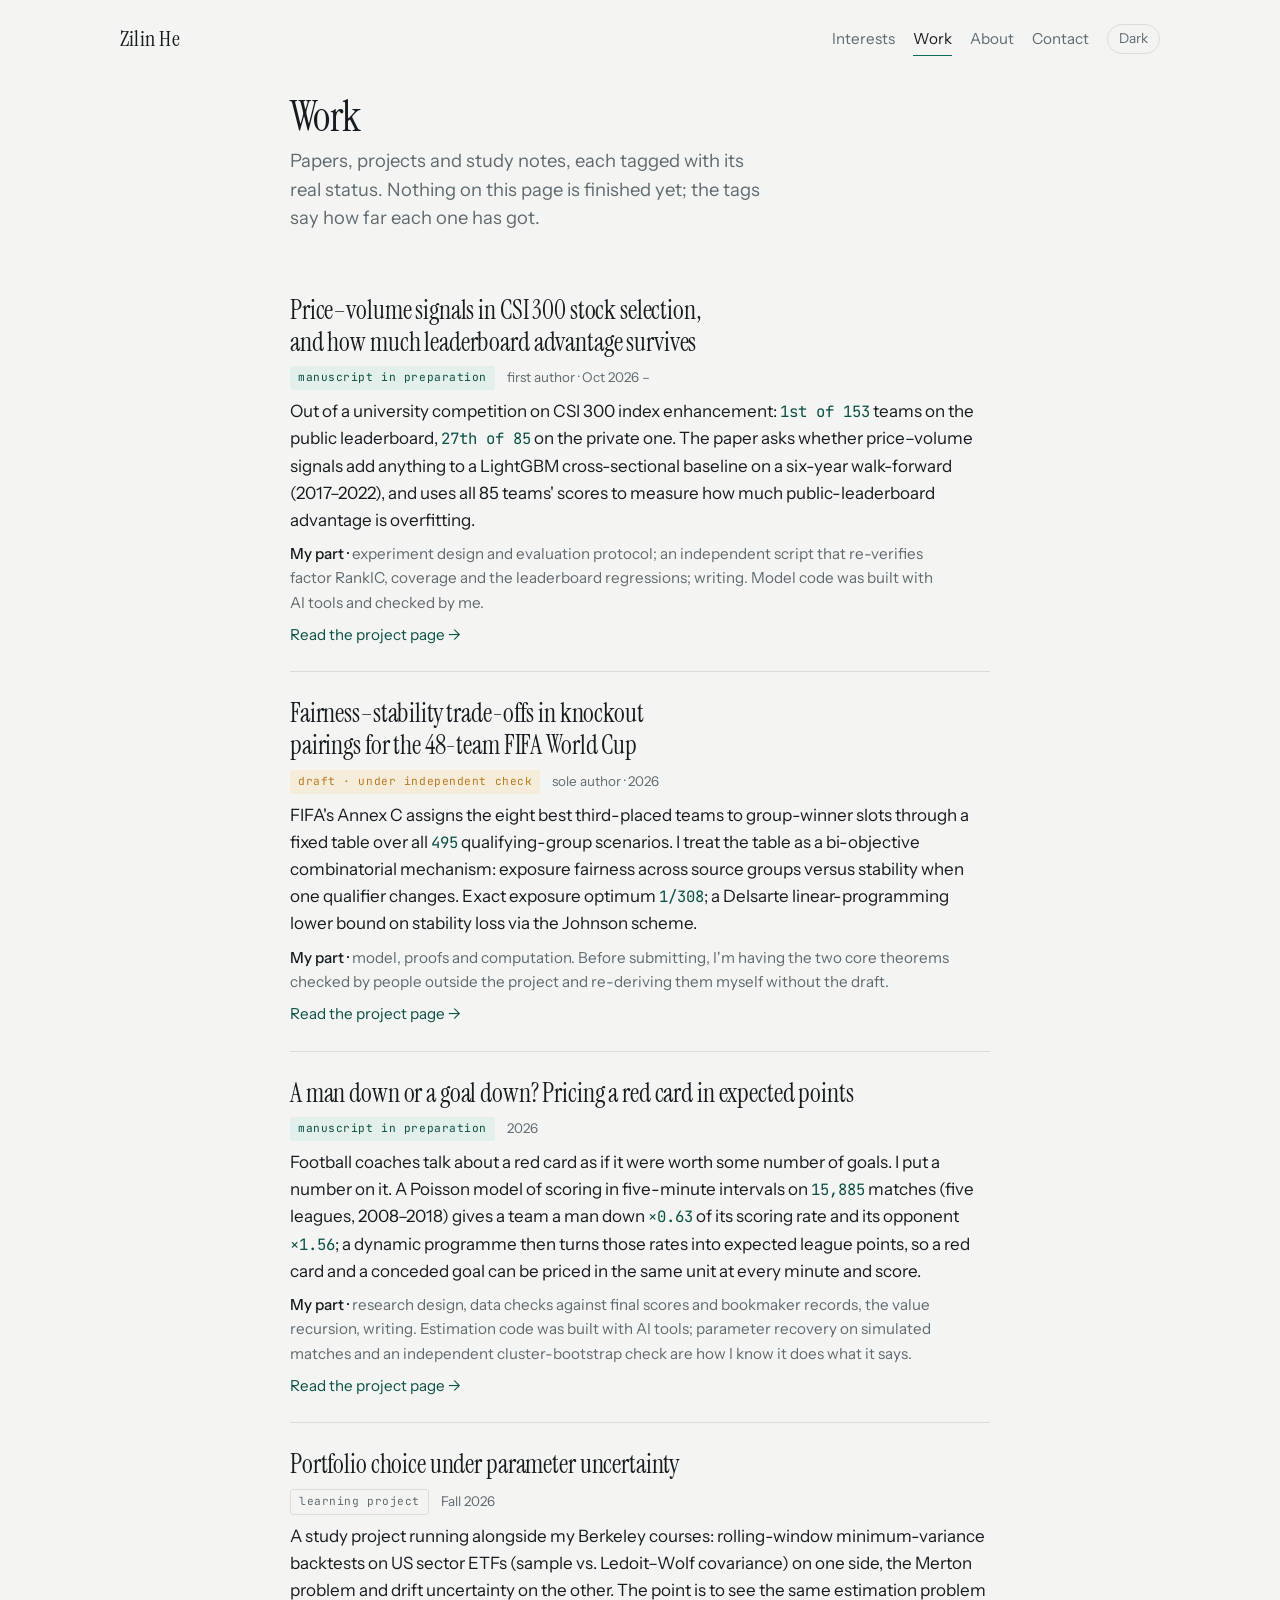
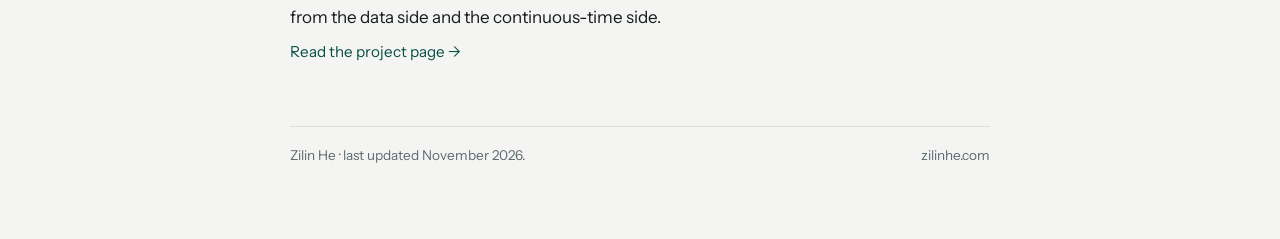
==== commit 9ec0495e: "Add red card research project and update portfolio introduction" ====
--- a/projects/index.html
+++ b/projects/index.html
@@ -29,6 +29,11 @@
 <p>FIFA's Annex C assigns the eight best third-placed teams to group-winner slots through a fixed table over all <span class="num">495</span> qualifying-group scenarios. I treat the table as a bi-objective combinatorial mechanism: exposure fairness across source groups versus stability when one qualifier changes. Exact exposure optimum <span class="num">1/308</span>; a Delsarte linear-programming lower bound on stability loss via the Johnson scheme.</p><p class="role">model, proofs and computation. Before submitting, I'm having the two core theorems checked by people outside the project and re-deriving them myself without the draft.</p>
 <a class="more" href="../projects/worldcup.html">Read the project page</a>
 </div><div class="proj">
+<h3><a href="../projects/redcard.html">A man down or a goal down? Pricing a red card in expected points</a></h3>
+<div class="meta"><span class="tag prep">manuscript in preparation</span><span>2026</span></div>
+<p>Football coaches talk about a red card as if it were worth some number of goals. I put a number on it. A Poisson model of scoring in five-minute intervals on <span class="num">15,885</span> matches (five leagues, 2008–2018) gives a team a man down <span class="num">×0.63</span> of its scoring rate and its opponent <span class="num">×1.56</span>; a dynamic programme then turns those rates into expected league points, so a red card and a conceded goal can be priced in the same unit at every minute and score.</p><p class="role">research design, data checks against final scores and bookmaker records, the value recursion, writing. Estimation code was built with AI tools; parameter recovery on simulated matches and an independent cluster-bootstrap check are how I know it does what it says.</p>
+<a class="more" href="../projects/redcard.html">Read the project page</a>
+</div><div class="proj">
 <h3><a href="../projects/portfolio-uncertainty.html">Portfolio choice under parameter uncertainty</a></h3>
 <div class="meta"><span class="tag learn">learning project</span><span>Fall 2026</span></div>
 <p>A study project running alongside my Berkeley courses: rolling-window minimum-variance backtests on US sector ETFs (sample vs. Ledoit–Wolf covariance) on one side, the Merton problem and drift uncertainty on the other. The point is to see the same estimation problem from the data side and the continuous-time side.</p>
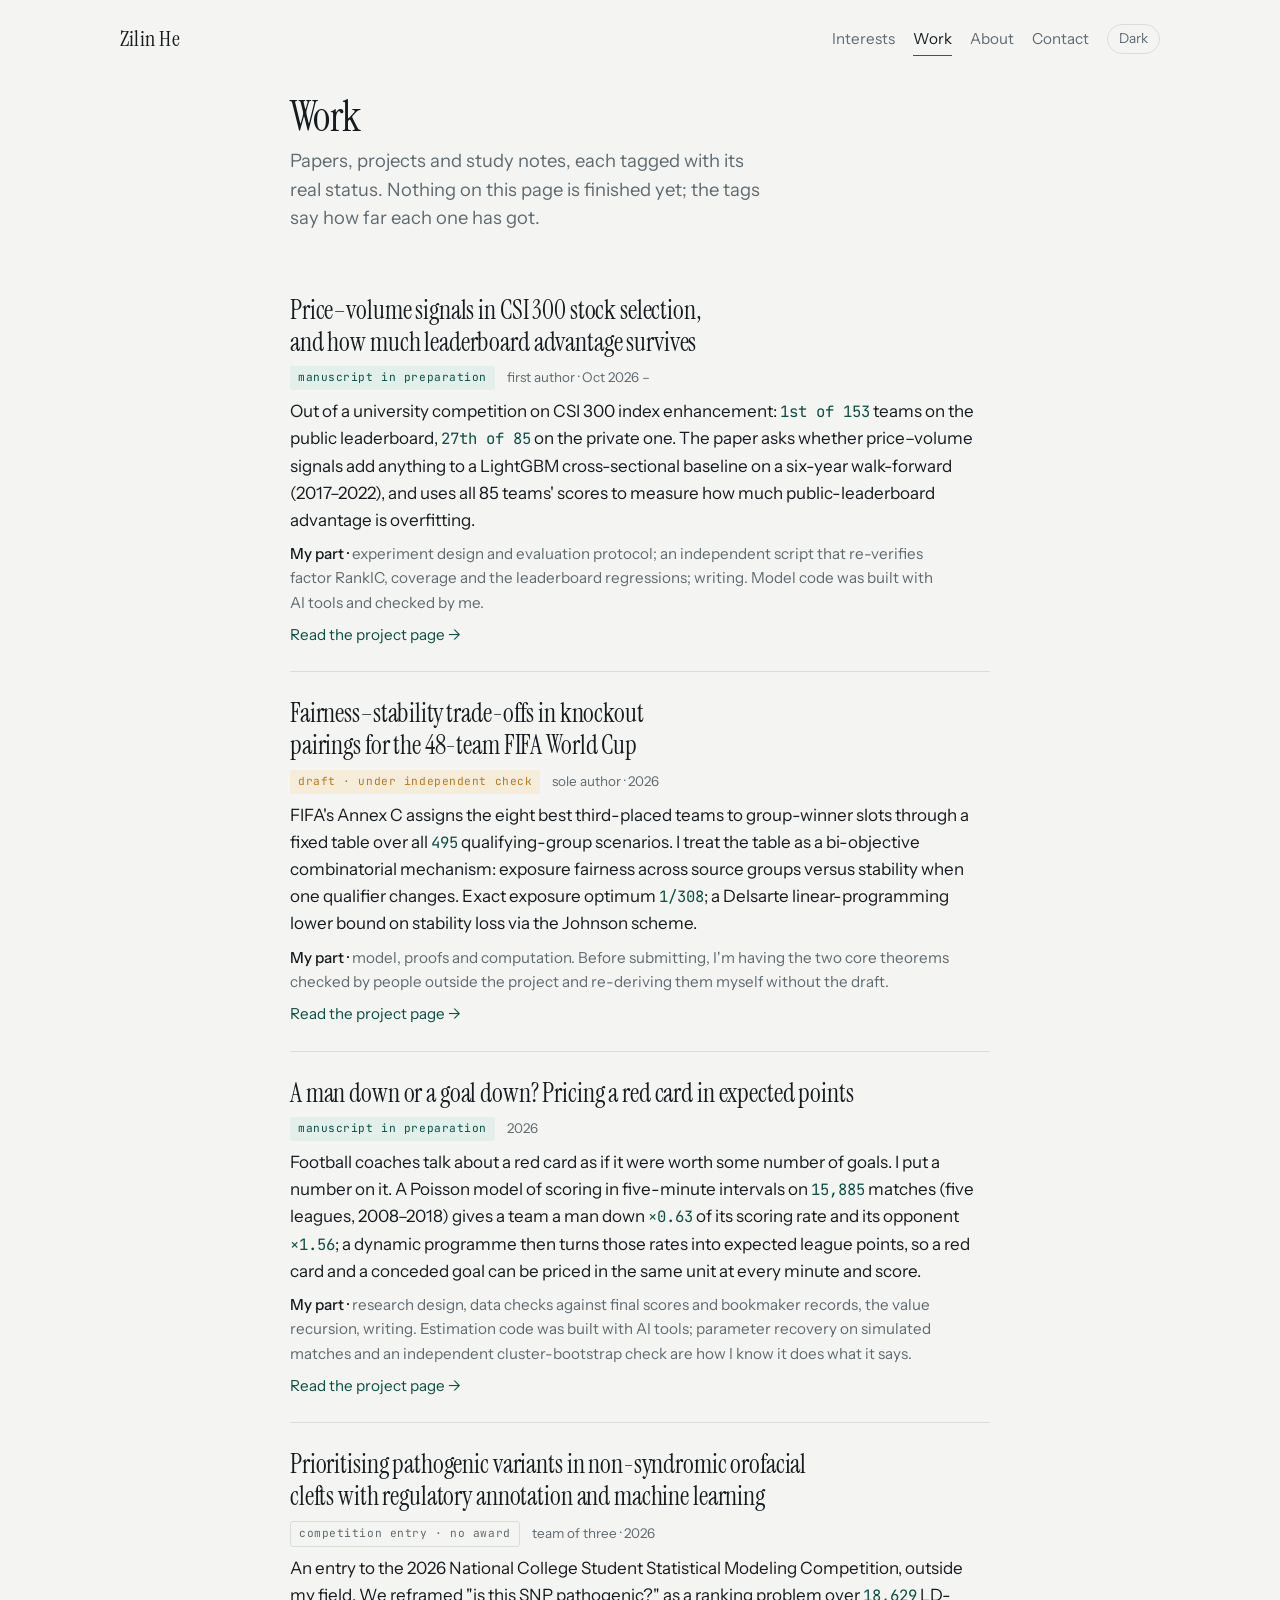
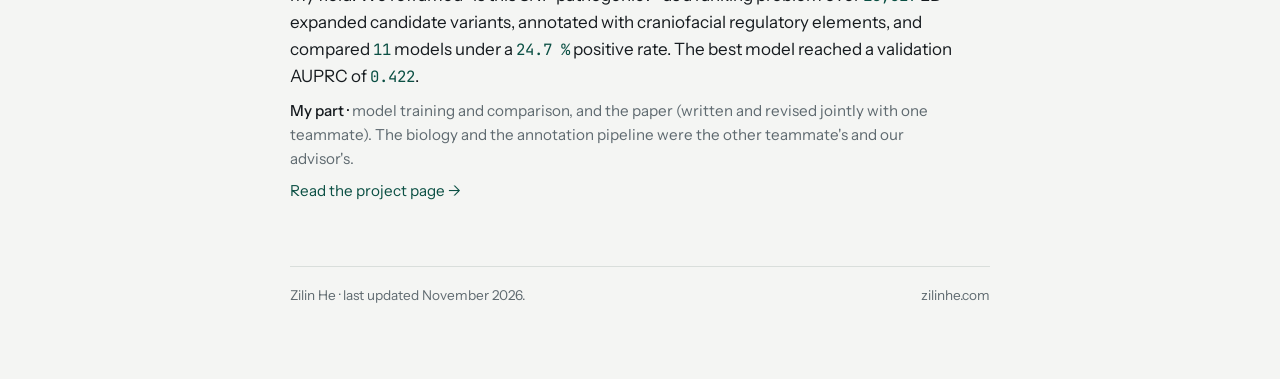
==== commit 69b7440e: "Replace portfolio learning project with orofacial cleft GWAS study" ====
--- a/projects/index.html
+++ b/projects/index.html
@@ -34,10 +34,10 @@
 <p>Football coaches talk about a red card as if it were worth some number of goals. I put a number on it. A Poisson model of scoring in five-minute intervals on <span class="num">15,885</span> matches (five leagues, 2008–2018) gives a team a man down <span class="num">×0.63</span> of its scoring rate and its opponent <span class="num">×1.56</span>; a dynamic programme then turns those rates into expected league points, so a red card and a conceded goal can be priced in the same unit at every minute and score.</p><p class="role">research design, data checks against final scores and bookmaker records, the value recursion, writing. Estimation code was built with AI tools; parameter recovery on simulated matches and an independent cluster-bootstrap check are how I know it does what it says.</p>
 <a class="more" href="../projects/redcard.html">Read the project page</a>
 </div><div class="proj">
-<h3><a href="../projects/portfolio-uncertainty.html">Portfolio choice under parameter uncertainty</a></h3>
-<div class="meta"><span class="tag learn">learning project</span><span>Fall 2026</span></div>
-<p>A study project running alongside my Berkeley courses: rolling-window minimum-variance backtests on US sector ETFs (sample vs. Ledoit–Wolf covariance) on one side, the Merton problem and drift uncertainty on the other. The point is to see the same estimation problem from the data side and the continuous-time side.</p>
-<a class="more" href="../projects/portfolio-uncertainty.html">Read the project page</a>
+<h3><a href="../projects/gwas-clefts.html">Prioritising pathogenic variants in non-syndromic orofacial clefts with regulatory annotation and machine learning</a></h3>
+<div class="meta"><span class="tag learn">competition entry · no award</span><span>team of three · 2026</span></div>
+<p>An entry to the 2026 National College Student Statistical Modeling Competition, outside my field. We reframed "is this SNP pathogenic?" as a ranking problem over <span class="num">18,629</span> LD-expanded candidate variants, annotated with craniofacial regulatory elements, and compared <span class="num">11</span> models under a <span class="num">24.7 %</span> positive rate. The best model reached a validation AUPRC of <span class="num">0.422</span>.</p><p class="role">model training and comparison, and the paper (written and revised jointly with one teammate). The biology and the annotation pipeline were the other teammate's and our advisor's.</p>
+<a class="more" href="../projects/gwas-clefts.html">Read the project page</a>
 </div></section>
 </div>
 <footer><span>Zilin He · last updated November 2026.</span><span>zilinhe.com</span></footer>
